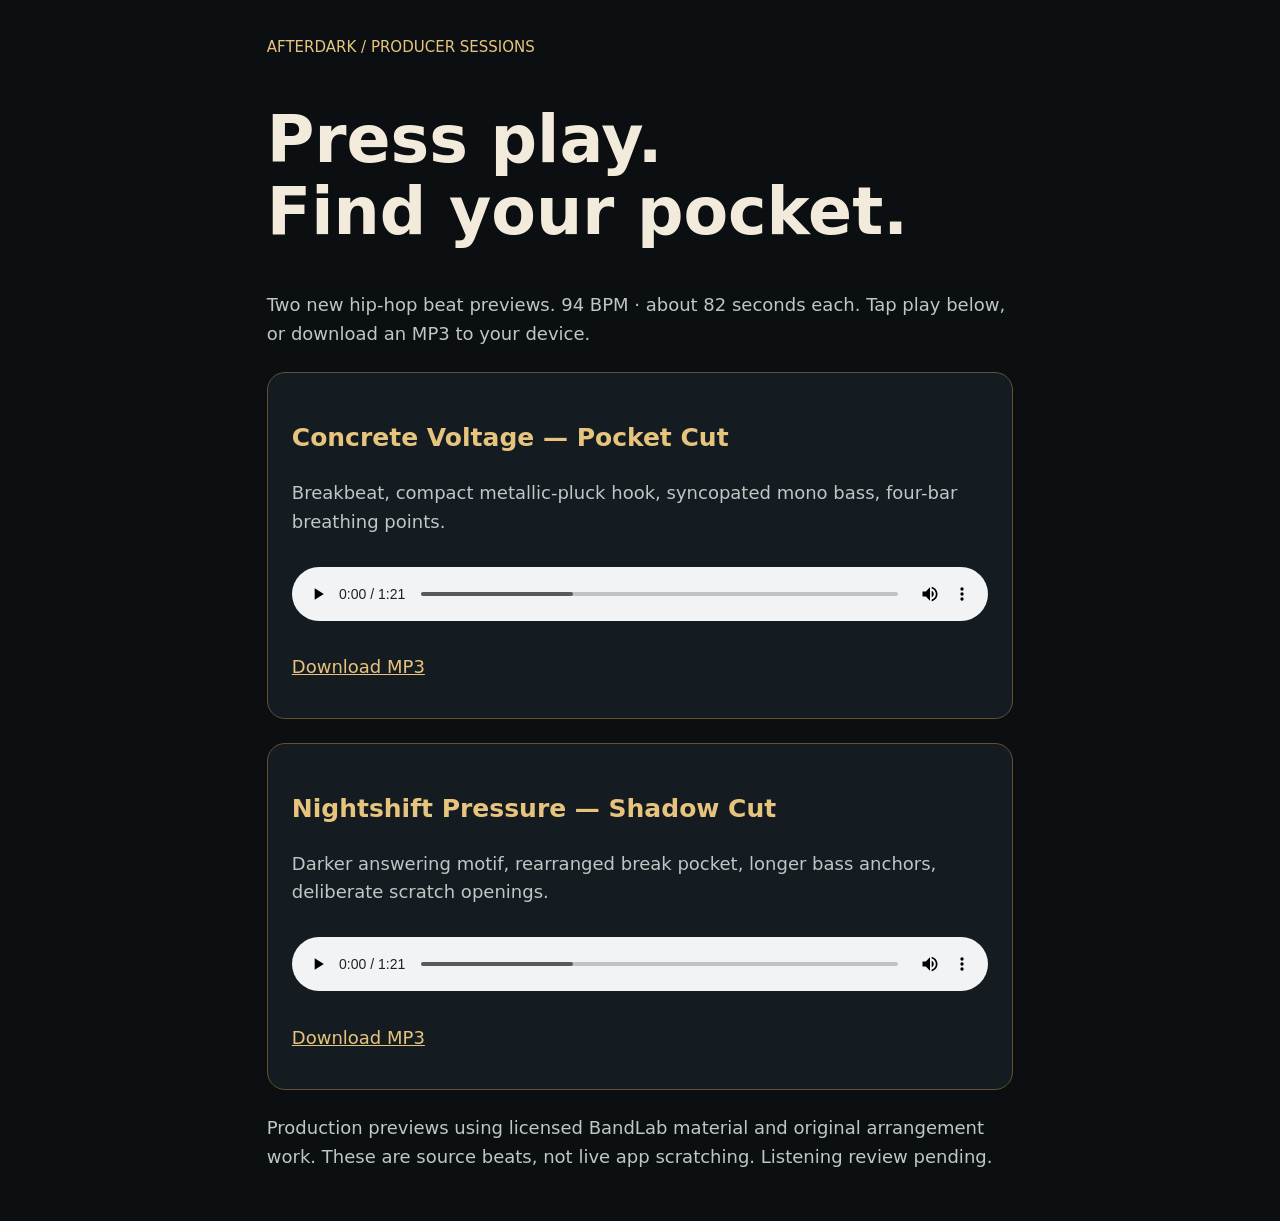
==== beat-preview/index.html @ 51c63345 "Add tablet-accessible beat preview page" ====
<!doctype html><html lang="en"><meta charset="utf-8"><meta name="viewport" content="width=device-width,initial-scale=1"><meta name="robots" content="noindex"><title>Afterdark Beat Previews</title><style>*{box-sizing:border-box}body{margin:0;background:#0b0f12;color:#f2eadb;font:18px/1.6 system-ui}main{max-width:900px;margin:auto;padding:32px 6%}h1{font-size:clamp(38px,7vw,65px);line-height:1.1}small,h2,a{color:#e7c47e}article{background:#141c21;border:1px solid #655132;border-radius:18px;padding:24px;margin:24px 0}h2{font-size:25px}audio{width:100%;margin:12px 0}a{display:inline-block;padding:12px 0}p{color:#bfc6c4}</style><main><small>AFTERDARK / PRODUCER SESSIONS</small><h1>Press play.<br>Find your pocket.</h1><p>Two new hip-hop beat previews. 94 BPM · about 82 seconds each. Tap play below, or download an MP3 to your device.</p><article><h2>Concrete Voltage — Pocket Cut</h2><p>Breakbeat, compact metallic-pluck hook, syncopated mono bass, four-bar breathing points.</p><audio controls preload="metadata" src="concrete-voltage-pocket-cut.mp3"></audio><a href="concrete-voltage-pocket-cut.mp3" download>Download MP3</a></article><article><h2>Nightshift Pressure — Shadow Cut</h2><p>Darker answering motif, rearranged break pocket, longer bass anchors, deliberate scratch openings.</p><audio controls preload="metadata" src="nightshift-pressure-shadow-cut.mp3"></audio><a href="nightshift-pressure-shadow-cut.mp3" download>Download MP3</a></article><p>Production previews using licensed BandLab material and original arrangement work. These are source beats, not live app scratching. Listening review pending.</p></main><script>document.querySelectorAll('audio').forEach(a=>a.onplay=()=>document.querySelectorAll('audio').forEach(b=>{if(b!==a)b.pause()}))</script></html>
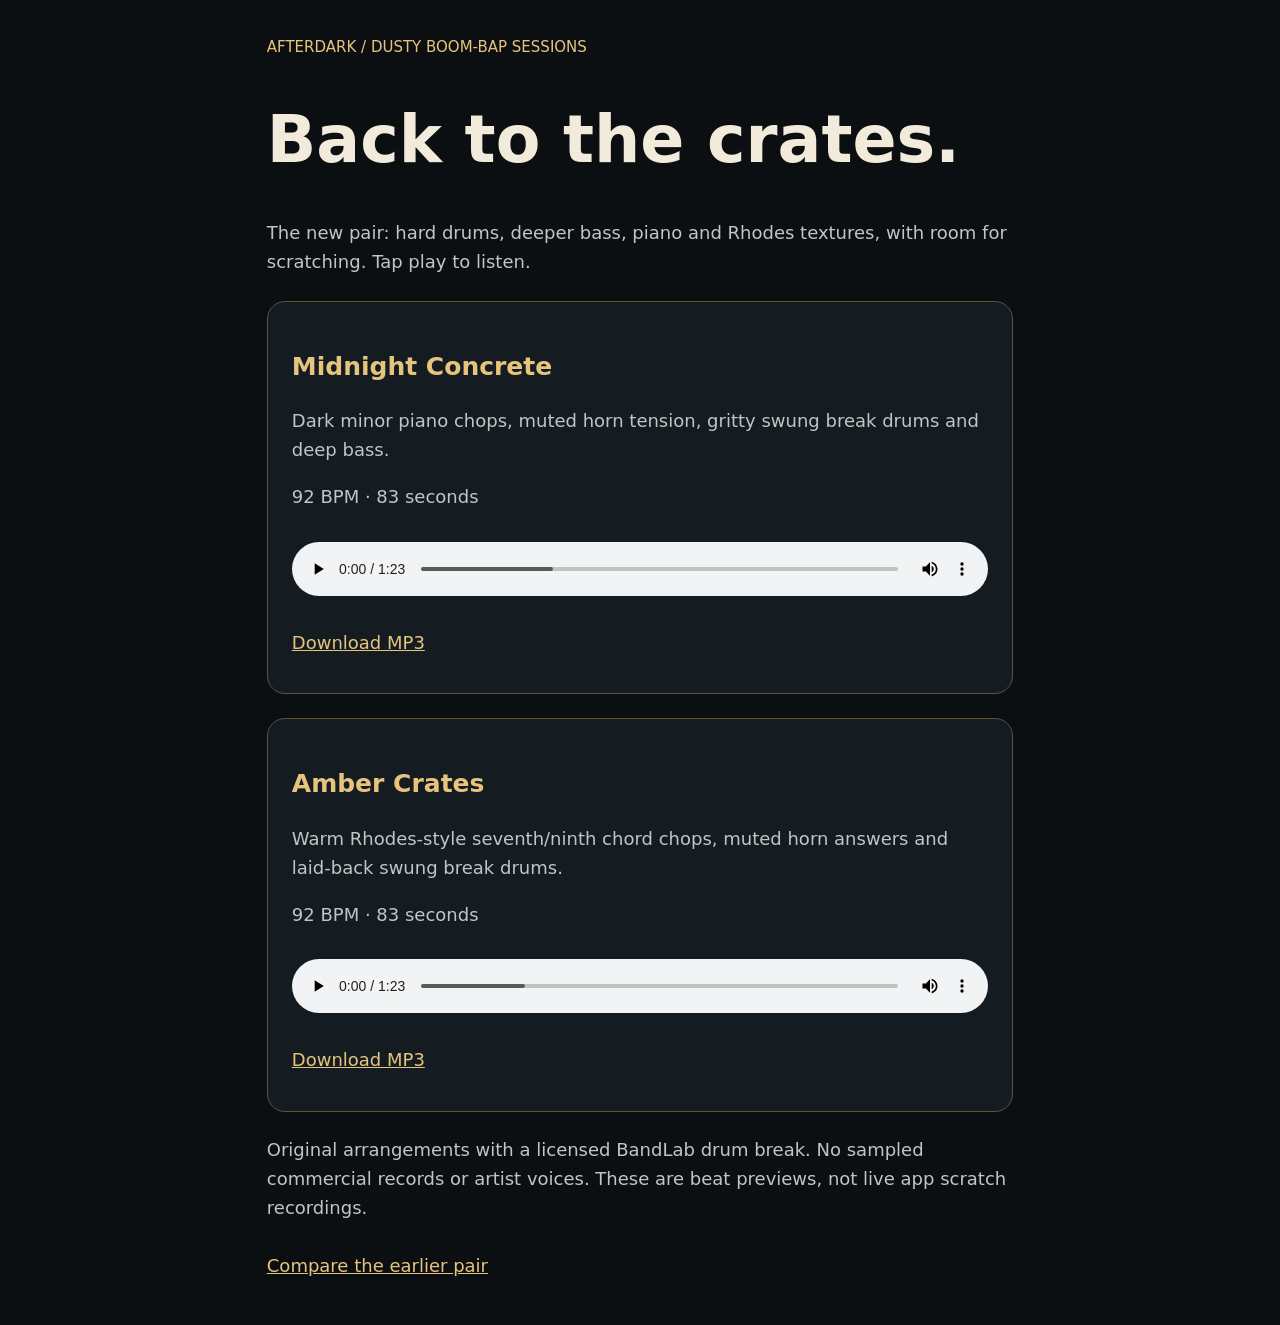
==== commit 85695e60: "Add dusty boom-bap beat previews" ====
--- a/beat-preview/index.html
+++ b/beat-preview/index.html
@@ -1 +1 @@
-<!doctype html><html lang="en"><meta charset="utf-8"><meta name="viewport" content="width=device-width,initial-scale=1"><meta name="robots" content="noindex"><title>Afterdark Beat Previews</title><style>*{box-sizing:border-box}body{margin:0;background:#0b0f12;color:#f2eadb;font:18px/1.6 system-ui}main{max-width:900px;margin:auto;padding:32px 6%}h1{font-size:clamp(38px,7vw,65px);line-height:1.1}small,h2,a{color:#e7c47e}article{background:#141c21;border:1px solid #655132;border-radius:18px;padding:24px;margin:24px 0}h2{font-size:25px}audio{width:100%;margin:12px 0}a{display:inline-block;padding:12px 0}p{color:#bfc6c4}</style><main><small>AFTERDARK / PRODUCER SESSIONS</small><h1>Press play.<br>Find your pocket.</h1><p>Two new hip-hop beat previews. 94 BPM · about 82 seconds each. Tap play below, or download an MP3 to your device.</p><article><h2>Concrete Voltage — Pocket Cut</h2><p>Breakbeat, compact metallic-pluck hook, syncopated mono bass, four-bar breathing points.</p><audio controls preload="metadata" src="concrete-voltage-pocket-cut.mp3"></audio><a href="concrete-voltage-pocket-cut.mp3" download>Download MP3</a></article><article><h2>Nightshift Pressure — Shadow Cut</h2><p>Darker answering motif, rearranged break pocket, longer bass anchors, deliberate scratch openings.</p><audio controls preload="metadata" src="nightshift-pressure-shadow-cut.mp3"></audio><a href="nightshift-pressure-shadow-cut.mp3" download>Download MP3</a></article><p>Production previews using licensed BandLab material and original arrangement work. These are source beats, not live app scratching. Listening review pending.</p></main><script>document.querySelectorAll('audio').forEach(a=>a.onplay=()=>document.querySelectorAll('audio').forEach(b=>{if(b!==a)b.pause()}))</script></html>+<!doctype html><html lang="en"><meta charset="utf-8"><meta name="viewport" content="width=device-width,initial-scale=1"><meta name="robots" content="noindex"><title>Afterdark Beat Previews</title><style>*{box-sizing:border-box}body{margin:0;background:#0b0f12;color:#f2eadb;font:18px/1.6 system-ui}main{max-width:900px;margin:auto;padding:32px 6%}h1{font-size:clamp(38px,7vw,65px);line-height:1.1}small,h2,a{color:#e7c47e}article{background:#141c21;border:1px solid #655132;border-radius:18px;padding:24px;margin:24px 0}h2{font-size:25px}audio{width:100%;margin:12px 0}a{display:inline-block;padding:12px 0}p{color:#bfc6c4}</style><main><small>AFTERDARK / DUSTY BOOM-BAP SESSIONS</small><h1>Back to the crates.</h1><p>The new pair: hard drums, deeper bass, piano and Rhodes textures, with room for scratching. Tap play to listen.</p><article><h2>Midnight Concrete</h2><p>Dark minor piano chops, muted horn tension, gritty swung break drums and deep bass.</p><p>92 BPM · 83 seconds</p><audio controls preload="metadata" src="midnight-concrete.mp3"></audio><a href="midnight-concrete.mp3" download>Download MP3</a></article><article><h2>Amber Crates</h2><p>Warm Rhodes-style seventh/ninth chord chops, muted horn answers and laid-back swung break drums.</p><p>92 BPM · 83 seconds</p><audio controls preload="metadata" src="amber-crates.mp3"></audio><a href="amber-crates.mp3" download>Download MP3</a></article><p>Original arrangements with a licensed BandLab drum break. No sampled commercial records or artist voices. These are beat previews, not live app scratch recordings.</p><a href="earlier-pair.html">Compare the earlier pair</a></main><script>document.querySelectorAll('audio').forEach(a=>a.onplay=()=>document.querySelectorAll('audio').forEach(b=>{if(b!==a)b.pause()}))</script></html>
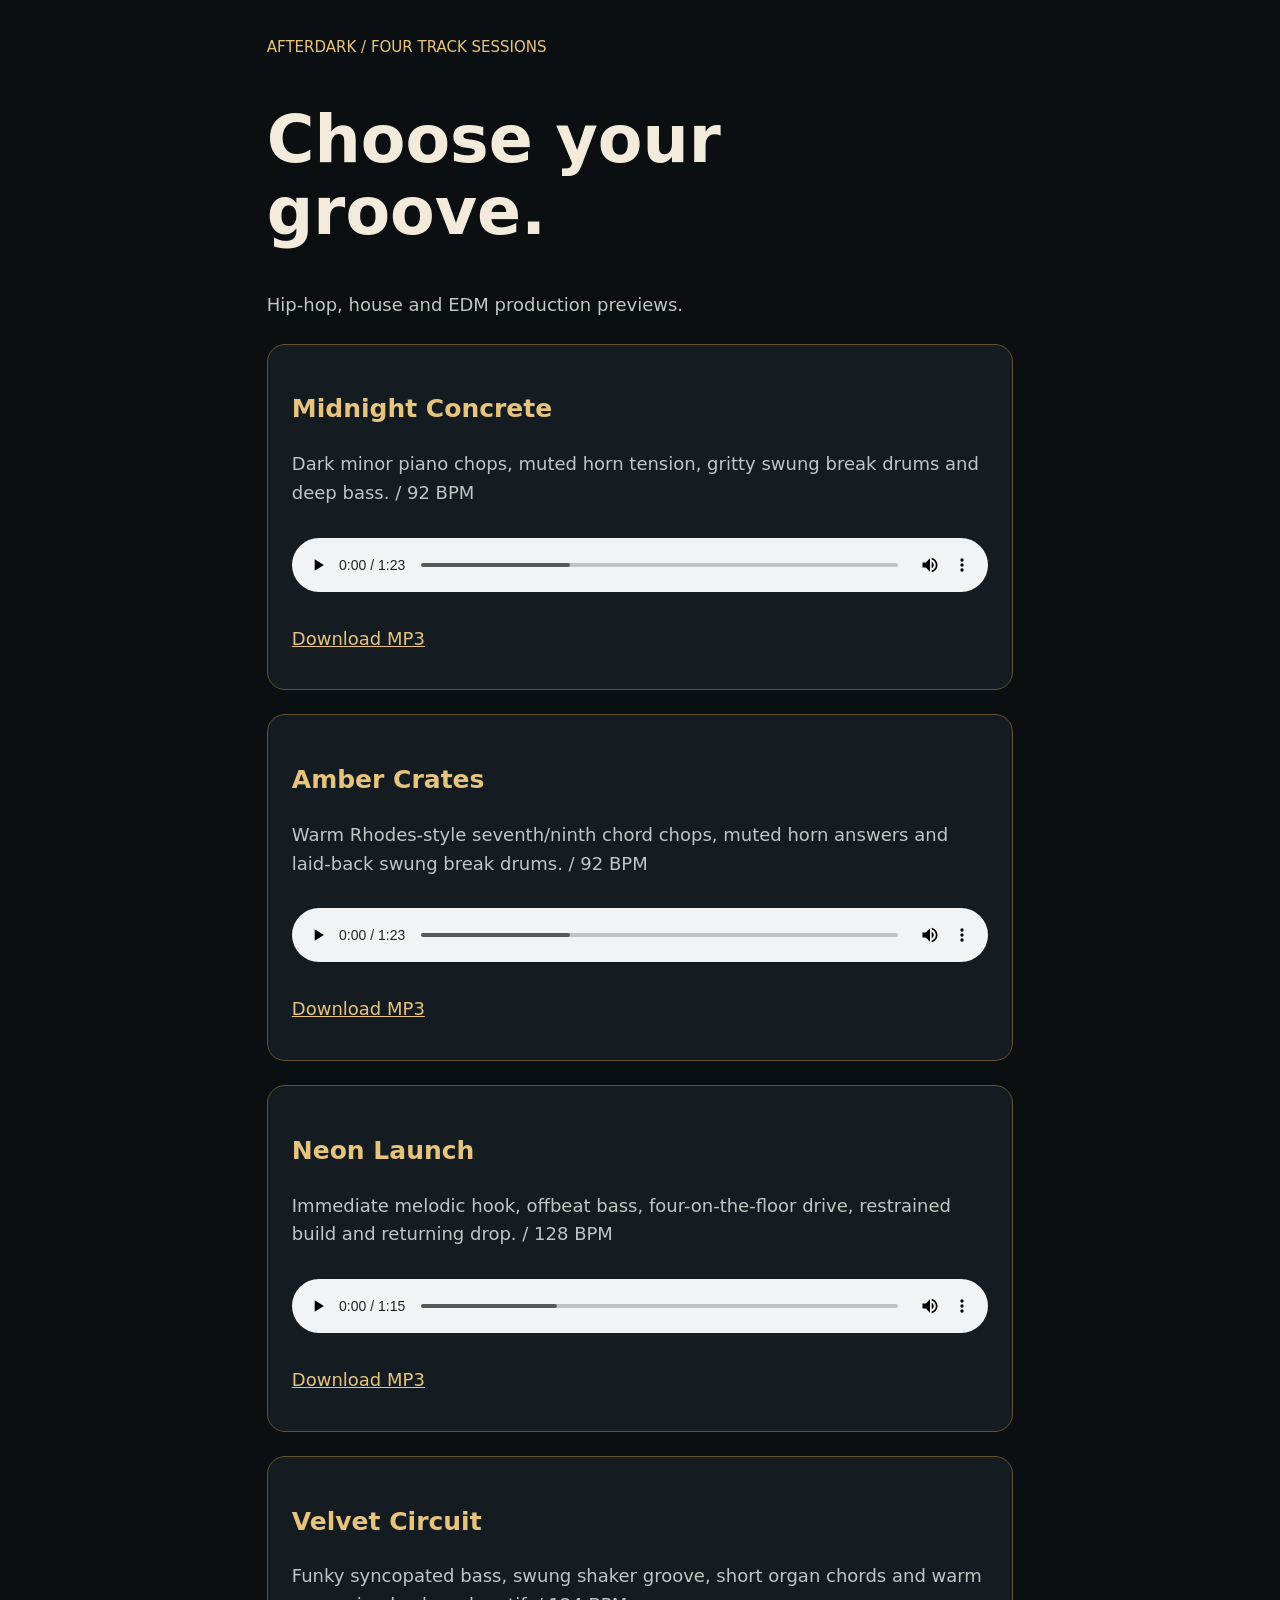
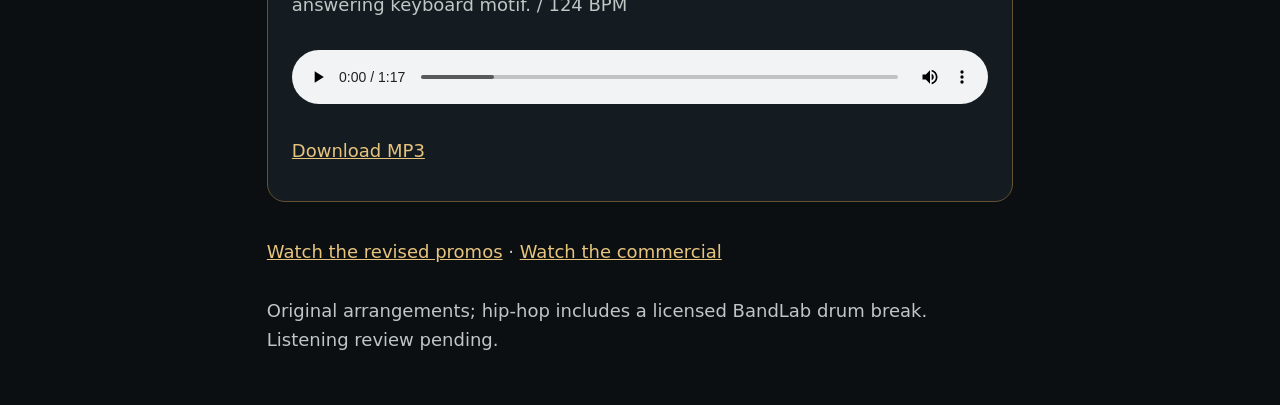
==== commit 3d85467e: "Refresh promo videos with original hip-hop house and EDM tracks" ====
--- a/beat-preview/index.html
+++ b/beat-preview/index.html
@@ -1 +1 @@
-<!doctype html><html lang="en"><meta charset="utf-8"><meta name="viewport" content="width=device-width,initial-scale=1"><meta name="robots" content="noindex"><title>Afterdark Beat Previews</title><style>*{box-sizing:border-box}body{margin:0;background:#0b0f12;color:#f2eadb;font:18px/1.6 system-ui}main{max-width:900px;margin:auto;padding:32px 6%}h1{font-size:clamp(38px,7vw,65px);line-height:1.1}small,h2,a{color:#e7c47e}article{background:#141c21;border:1px solid #655132;border-radius:18px;padding:24px;margin:24px 0}h2{font-size:25px}audio{width:100%;margin:12px 0}a{display:inline-block;padding:12px 0}p{color:#bfc6c4}</style><main><small>AFTERDARK / DUSTY BOOM-BAP SESSIONS</small><h1>Back to the crates.</h1><p>The new pair: hard drums, deeper bass, piano and Rhodes textures, with room for scratching. Tap play to listen.</p><article><h2>Midnight Concrete</h2><p>Dark minor piano chops, muted horn tension, gritty swung break drums and deep bass.</p><p>92 BPM · 83 seconds</p><audio controls preload="metadata" src="midnight-concrete.mp3"></audio><a href="midnight-concrete.mp3" download>Download MP3</a></article><article><h2>Amber Crates</h2><p>Warm Rhodes-style seventh/ninth chord chops, muted horn answers and laid-back swung break drums.</p><p>92 BPM · 83 seconds</p><audio controls preload="metadata" src="amber-crates.mp3"></audio><a href="amber-crates.mp3" download>Download MP3</a></article><p>Original arrangements with a licensed BandLab drum break. No sampled commercial records or artist voices. These are beat previews, not live app scratch recordings.</p><a href="earlier-pair.html">Compare the earlier pair</a></main><script>document.querySelectorAll('audio').forEach(a=>a.onplay=()=>document.querySelectorAll('audio').forEach(b=>{if(b!==a)b.pause()}))</script></html>+<!doctype html><html lang="en"><meta charset="utf-8"><meta name="viewport" content="width=device-width,initial-scale=1"><meta name="robots" content="noindex"><title>Afterdark Beat Previews</title><style>*{box-sizing:border-box}body{margin:0;background:#0b0f12;color:#f2eadb;font:18px/1.6 system-ui}main{max-width:900px;margin:auto;padding:32px 6%}h1{font-size:clamp(38px,7vw,65px);line-height:1.1}small,h2,a{color:#e7c47e}article{background:#141c21;border:1px solid #655132;border-radius:18px;padding:24px;margin:24px 0}h2{font-size:25px}audio{width:100%;margin:12px 0}a{display:inline-block;padding:12px 0}p{color:#bfc6c4}</style><main><small>AFTERDARK / FOUR TRACK SESSIONS</small><h1>Choose your groove.</h1><p>Hip-hop, house and EDM production previews.</p><article><h2>Midnight Concrete</h2><p>Dark minor piano chops, muted horn tension, gritty swung break drums and deep bass. / 92 BPM</p><audio controls preload="metadata" src="midnight-concrete.mp3"></audio><a href="midnight-concrete.mp3" download>Download MP3</a></article><article><h2>Amber Crates</h2><p>Warm Rhodes-style seventh/ninth chord chops, muted horn answers and laid-back swung break drums. / 92 BPM</p><audio controls preload="metadata" src="amber-crates.mp3"></audio><a href="amber-crates.mp3" download>Download MP3</a></article><article><h2>Neon Launch</h2><p>Immediate melodic hook, offbeat bass, four-on-the-floor drive, restrained build and returning drop. / 128 BPM</p><audio controls preload="metadata" src="neon-launch-edm.mp3"></audio><a href="neon-launch-edm.mp3" download>Download MP3</a></article><article><h2>Velvet Circuit</h2><p>Funky syncopated bass, swung shaker groove, short organ chords and warm answering keyboard motif. / 124 BPM</p><audio controls preload="metadata" src="velvet-circuit-house.mp3"></audio><a href="velvet-circuit-house.mp3" download>Download MP3</a></article><p><a href="../promo-preview/">Watch the revised promos</a> · <a href="../commercial/">Watch the commercial</a></p><p>Original arrangements; hip-hop includes a licensed BandLab drum break. Listening review pending.</p></main><script>document.querySelectorAll("audio").forEach(a=>a.onplay=()=>document.querySelectorAll("audio").forEach(b=>{if(b!==a)b.pause()}))</script></html>
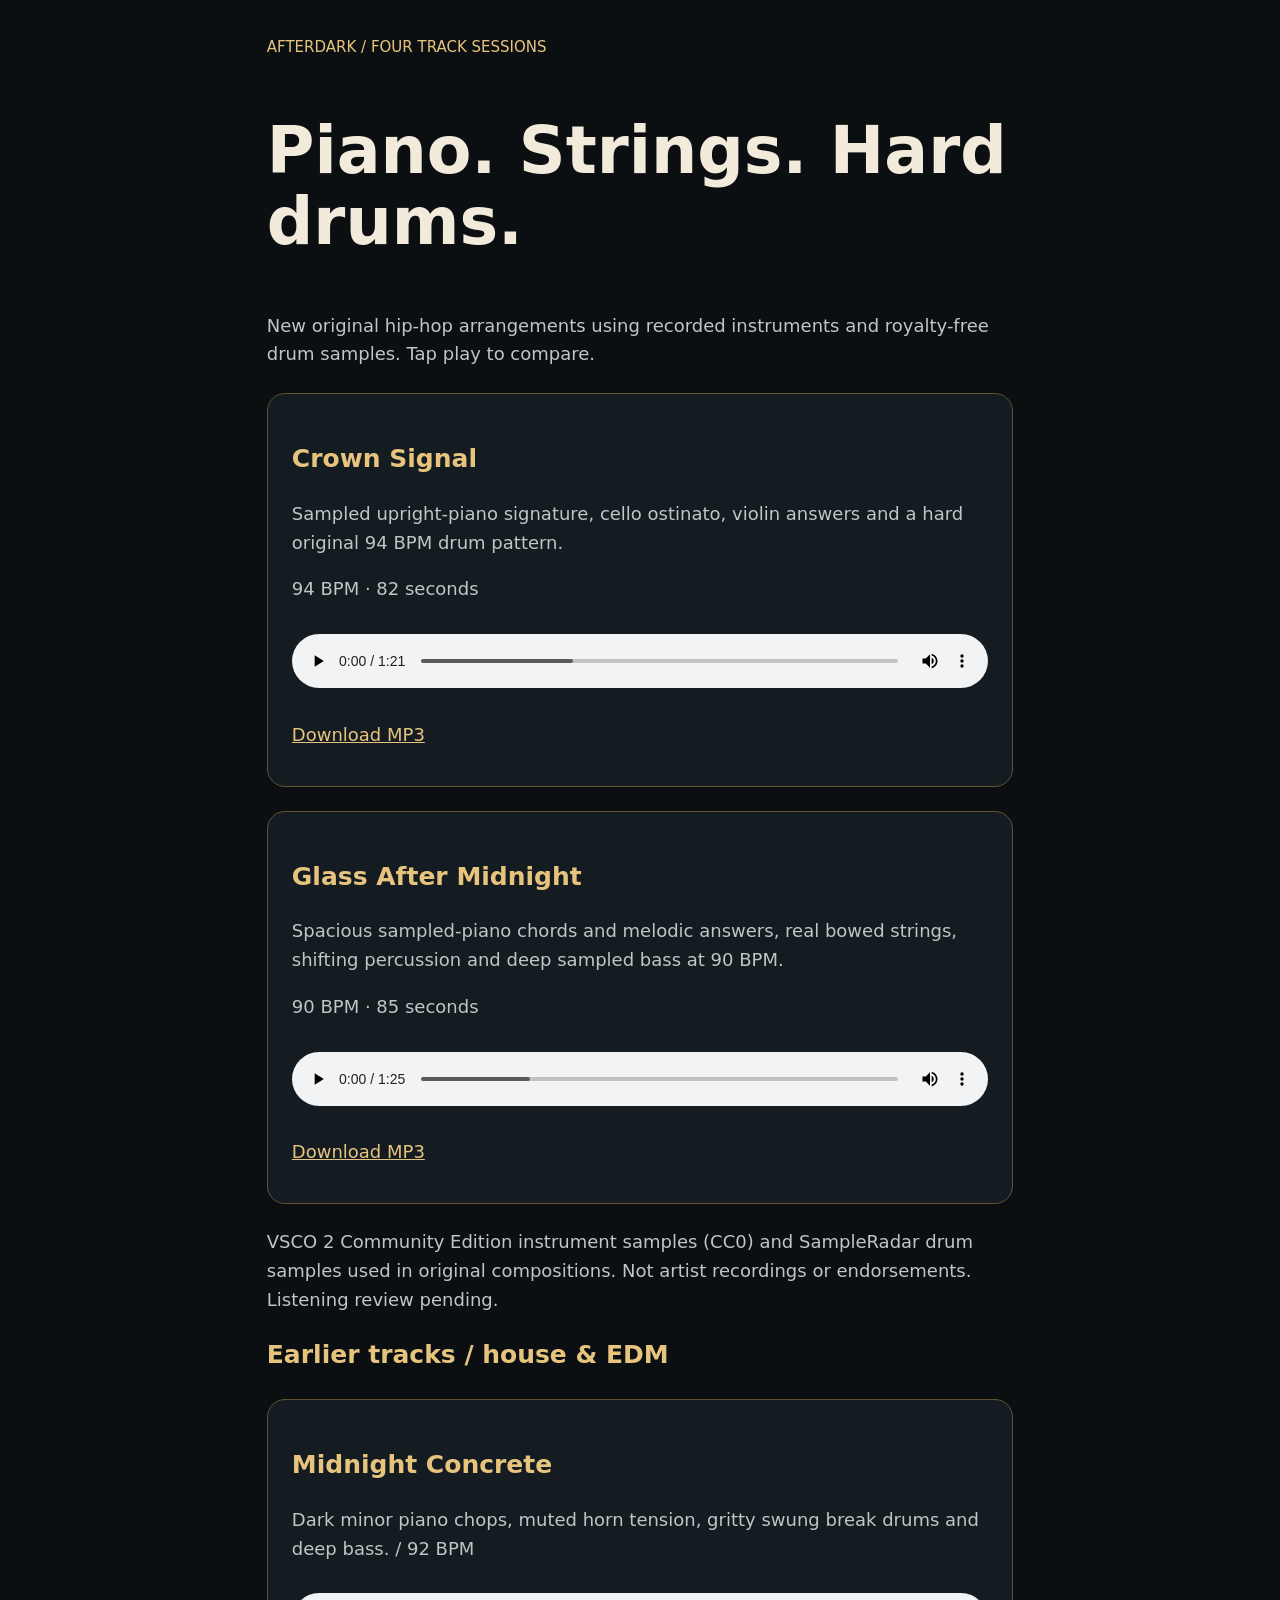
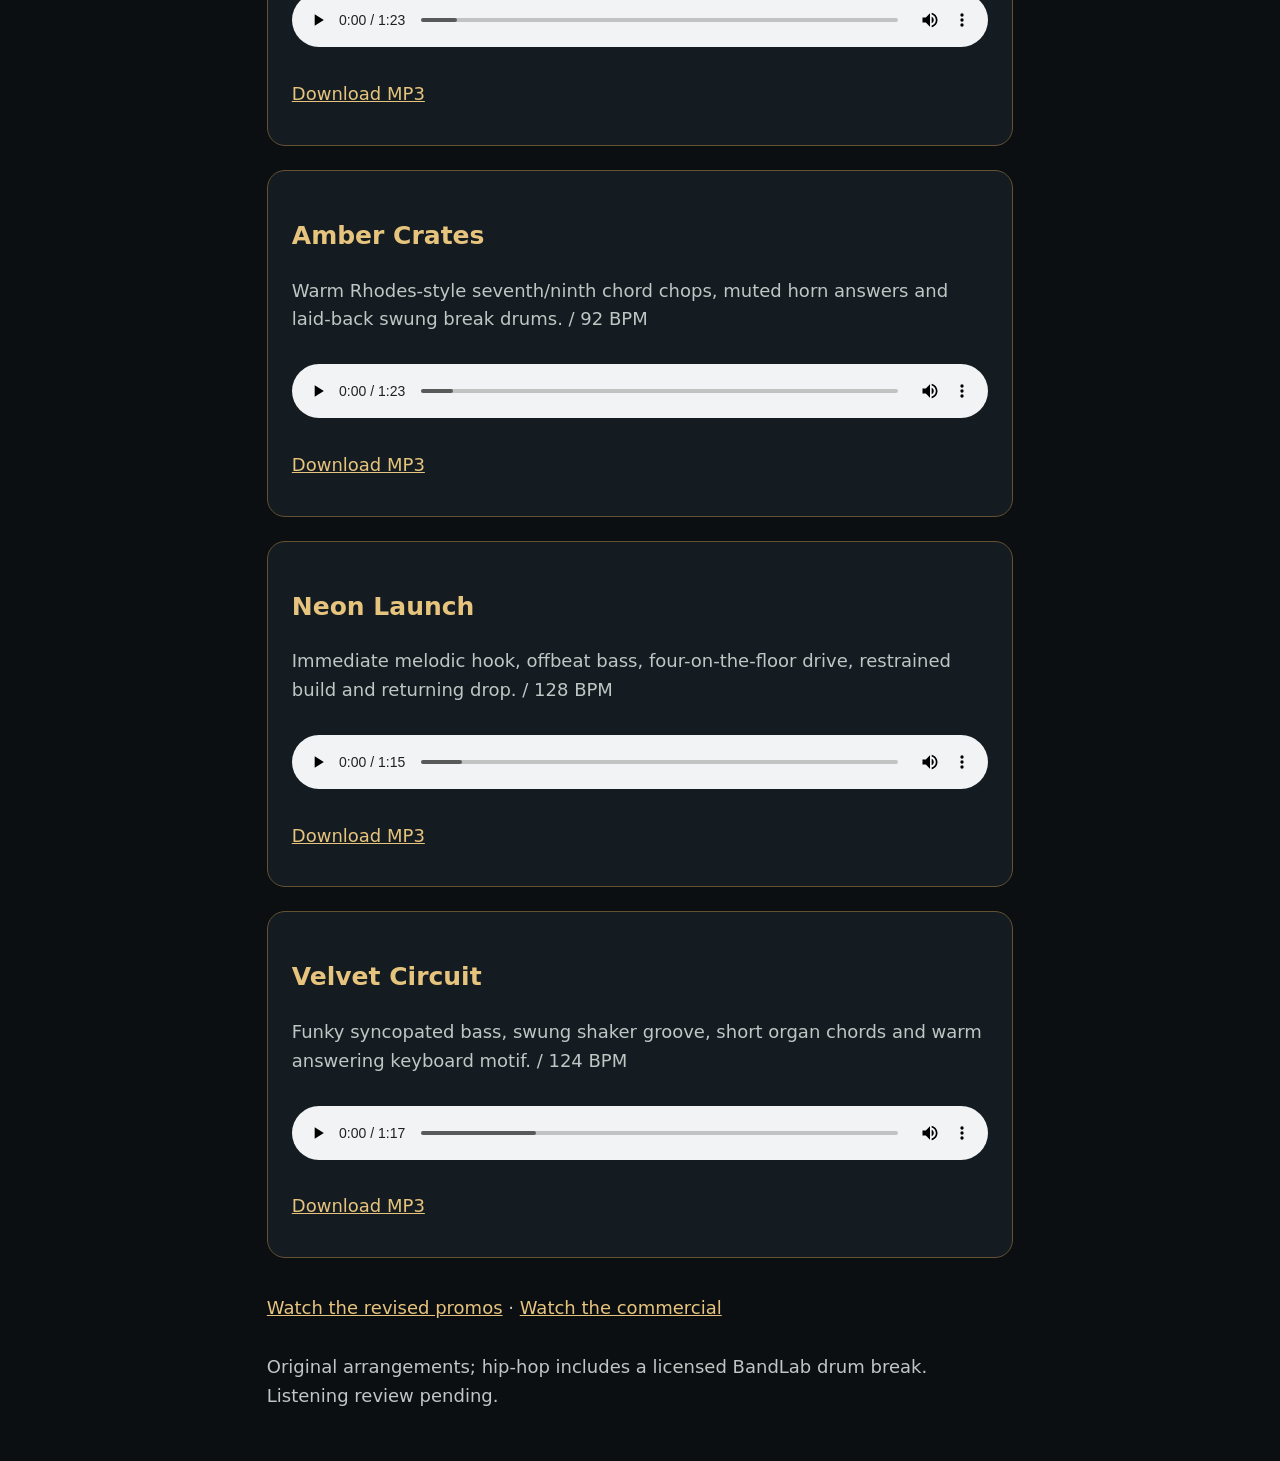
==== commit 9c01606a: "Add piano and orchestral hip-hop production previews" ====
--- a/beat-preview/index.html
+++ b/beat-preview/index.html
@@ -1 +1 @@
-<!doctype html><html lang="en"><meta charset="utf-8"><meta name="viewport" content="width=device-width,initial-scale=1"><meta name="robots" content="noindex"><title>Afterdark Beat Previews</title><style>*{box-sizing:border-box}body{margin:0;background:#0b0f12;color:#f2eadb;font:18px/1.6 system-ui}main{max-width:900px;margin:auto;padding:32px 6%}h1{font-size:clamp(38px,7vw,65px);line-height:1.1}small,h2,a{color:#e7c47e}article{background:#141c21;border:1px solid #655132;border-radius:18px;padding:24px;margin:24px 0}h2{font-size:25px}audio{width:100%;margin:12px 0}a{display:inline-block;padding:12px 0}p{color:#bfc6c4}</style><main><small>AFTERDARK / FOUR TRACK SESSIONS</small><h1>Choose your groove.</h1><p>Hip-hop, house and EDM production previews.</p><article><h2>Midnight Concrete</h2><p>Dark minor piano chops, muted horn tension, gritty swung break drums and deep bass. / 92 BPM</p><audio controls preload="metadata" src="midnight-concrete.mp3"></audio><a href="midnight-concrete.mp3" download>Download MP3</a></article><article><h2>Amber Crates</h2><p>Warm Rhodes-style seventh/ninth chord chops, muted horn answers and laid-back swung break drums. / 92 BPM</p><audio controls preload="metadata" src="amber-crates.mp3"></audio><a href="amber-crates.mp3" download>Download MP3</a></article><article><h2>Neon Launch</h2><p>Immediate melodic hook, offbeat bass, four-on-the-floor drive, restrained build and returning drop. / 128 BPM</p><audio controls preload="metadata" src="neon-launch-edm.mp3"></audio><a href="neon-launch-edm.mp3" download>Download MP3</a></article><article><h2>Velvet Circuit</h2><p>Funky syncopated bass, swung shaker groove, short organ chords and warm answering keyboard motif. / 124 BPM</p><audio controls preload="metadata" src="velvet-circuit-house.mp3"></audio><a href="velvet-circuit-house.mp3" download>Download MP3</a></article><p><a href="../promo-preview/">Watch the revised promos</a> · <a href="../commercial/">Watch the commercial</a></p><p>Original arrangements; hip-hop includes a licensed BandLab drum break. Listening review pending.</p></main><script>document.querySelectorAll("audio").forEach(a=>a.onplay=()=>document.querySelectorAll("audio").forEach(b=>{if(b!==a)b.pause()}))</script></html>+<!doctype html><html lang="en"><meta charset="utf-8"><meta name="viewport" content="width=device-width,initial-scale=1"><meta name="robots" content="noindex"><title>Afterdark Beat Previews</title><style>*{box-sizing:border-box}body{margin:0;background:#0b0f12;color:#f2eadb;font:18px/1.6 system-ui}main{max-width:900px;margin:auto;padding:32px 6%}h1{font-size:clamp(38px,7vw,65px);line-height:1.1}small,h2,a{color:#e7c47e}article{background:#141c21;border:1px solid #655132;border-radius:18px;padding:24px;margin:24px 0}h2{font-size:25px}audio{width:100%;margin:12px 0}a{display:inline-block;padding:12px 0}p{color:#bfc6c4}</style><main><small>AFTERDARK / FOUR TRACK SESSIONS</small><section id="sampled-hiphop"><h1>Piano. Strings. Hard drums.</h1><p>New original hip-hop arrangements using recorded instruments and royalty-free drum samples. Tap play to compare.</p><article><h2>Crown Signal</h2><p>Sampled upright-piano signature, cello ostinato, violin answers and a hard original 94 BPM drum pattern.</p><p>94 BPM · 82 seconds</p><audio controls preload="metadata" src="crown-signal.mp3"></audio><a download href="crown-signal.mp3">Download MP3</a></article><article><h2>Glass After Midnight</h2><p>Spacious sampled-piano chords and melodic answers, real bowed strings, shifting percussion and deep sampled bass at 90 BPM.</p><p>90 BPM · 85 seconds</p><audio controls preload="metadata" src="glass-after-midnight.mp3"></audio><a download href="glass-after-midnight.mp3">Download MP3</a></article><p>VSCO 2 Community Edition instrument samples (CC0) and SampleRadar drum samples used in original compositions. Not artist recordings or endorsements. Listening review pending.</p></section><h2>Earlier tracks / house & EDM</h2><article><h2>Midnight Concrete</h2><p>Dark minor piano chops, muted horn tension, gritty swung break drums and deep bass. / 92 BPM</p><audio controls preload="metadata" src="midnight-concrete.mp3"></audio><a href="midnight-concrete.mp3" download>Download MP3</a></article><article><h2>Amber Crates</h2><p>Warm Rhodes-style seventh/ninth chord chops, muted horn answers and laid-back swung break drums. / 92 BPM</p><audio controls preload="metadata" src="amber-crates.mp3"></audio><a href="amber-crates.mp3" download>Download MP3</a></article><article><h2>Neon Launch</h2><p>Immediate melodic hook, offbeat bass, four-on-the-floor drive, restrained build and returning drop. / 128 BPM</p><audio controls preload="metadata" src="neon-launch-edm.mp3"></audio><a href="neon-launch-edm.mp3" download>Download MP3</a></article><article><h2>Velvet Circuit</h2><p>Funky syncopated bass, swung shaker groove, short organ chords and warm answering keyboard motif. / 124 BPM</p><audio controls preload="metadata" src="velvet-circuit-house.mp3"></audio><a href="velvet-circuit-house.mp3" download>Download MP3</a></article><p><a href="../promo-preview/">Watch the revised promos</a> · <a href="../commercial/">Watch the commercial</a></p><p>Original arrangements; hip-hop includes a licensed BandLab drum break. Listening review pending.</p></main><script>document.querySelectorAll("audio").forEach(a=>a.onplay=()=>document.querySelectorAll("audio").forEach(b=>{if(b!==a)b.pause()}))</script></html>
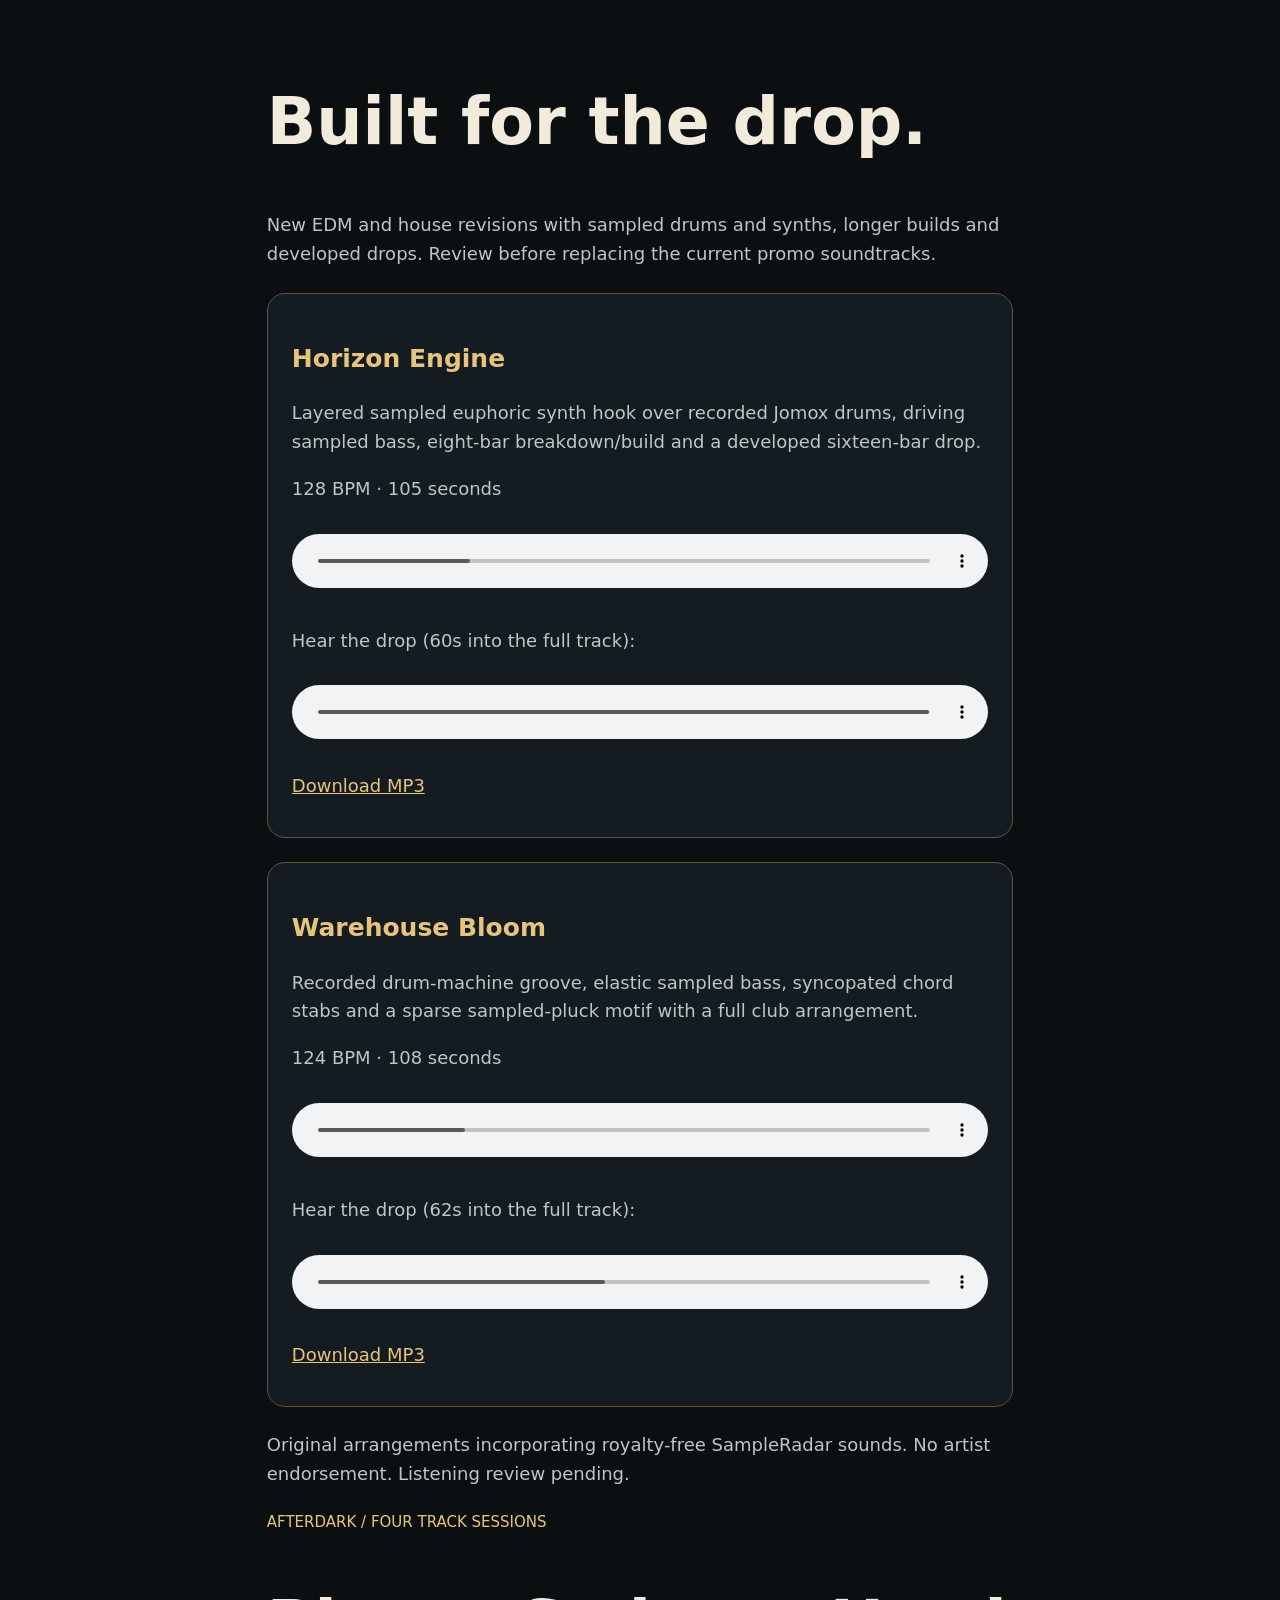
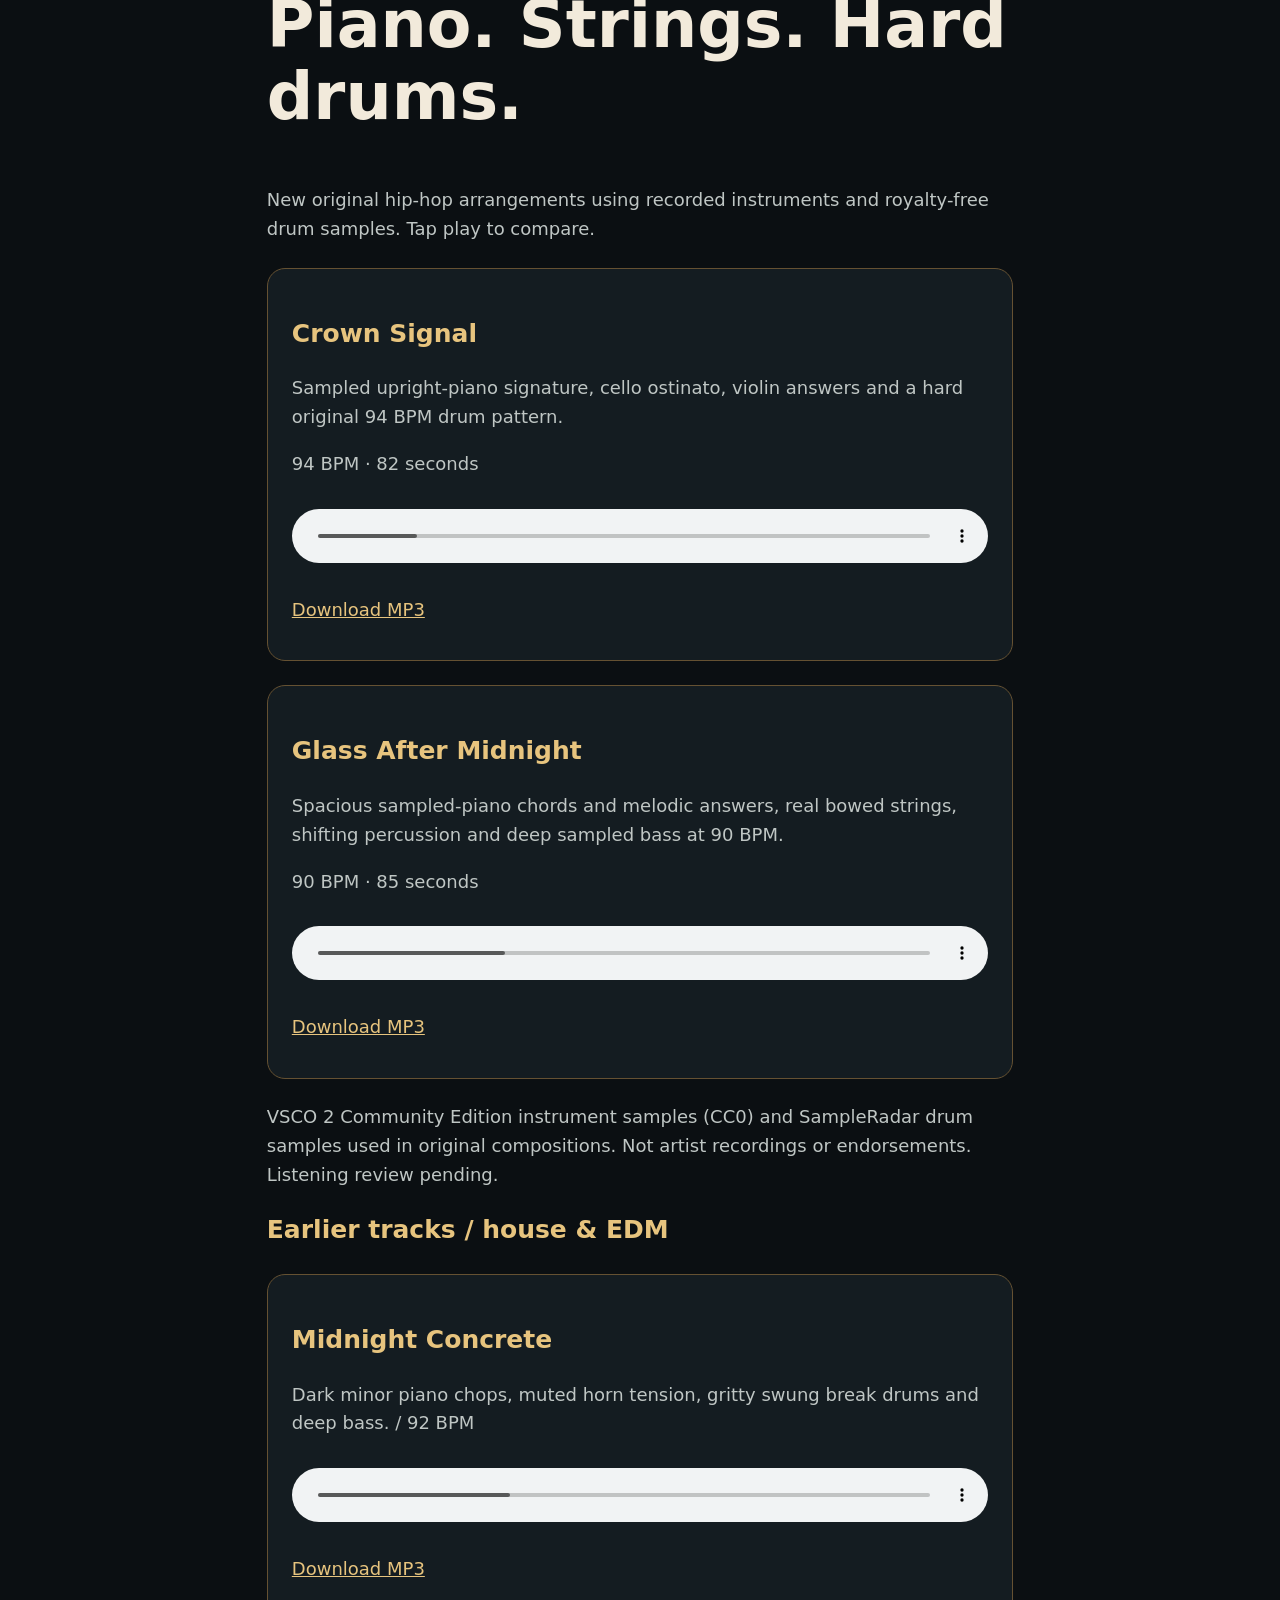
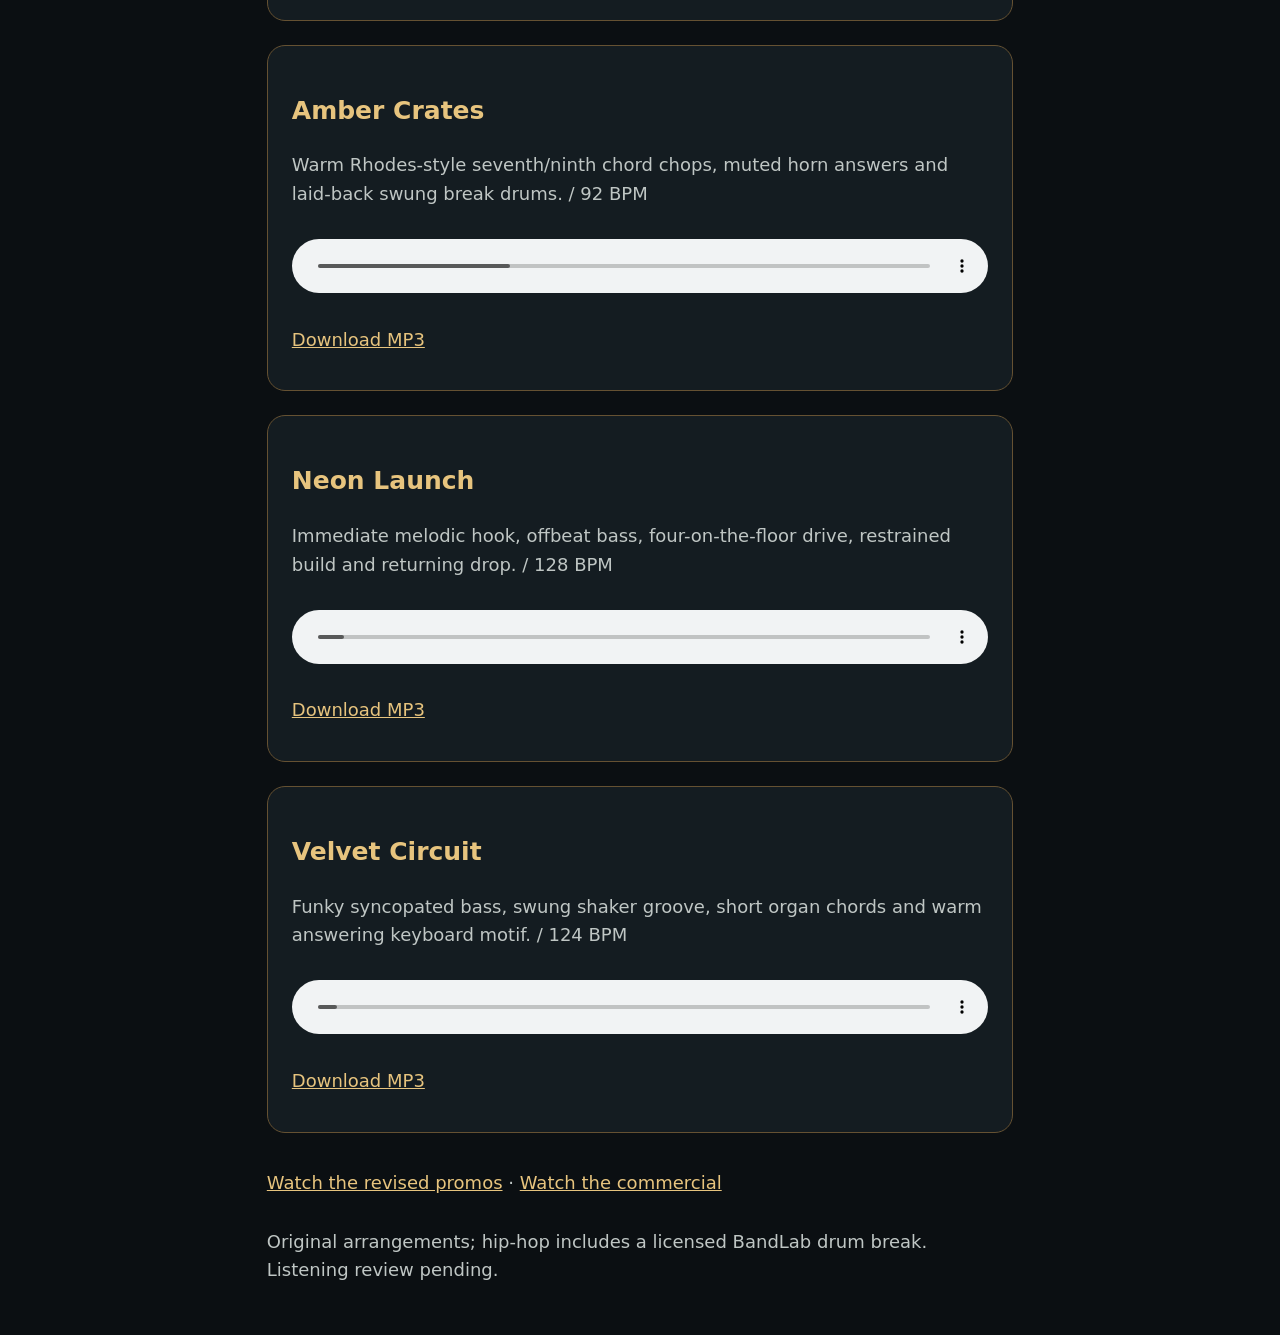
==== commit 39f24468: "Add rebuilt dance tracks and drop audition previews" ====
--- a/beat-preview/index.html
+++ b/beat-preview/index.html
@@ -1 +1 @@
-<!doctype html><html lang="en"><meta charset="utf-8"><meta name="viewport" content="width=device-width,initial-scale=1"><meta name="robots" content="noindex"><title>Afterdark Beat Previews</title><style>*{box-sizing:border-box}body{margin:0;background:#0b0f12;color:#f2eadb;font:18px/1.6 system-ui}main{max-width:900px;margin:auto;padding:32px 6%}h1{font-size:clamp(38px,7vw,65px);line-height:1.1}small,h2,a{color:#e7c47e}article{background:#141c21;border:1px solid #655132;border-radius:18px;padding:24px;margin:24px 0}h2{font-size:25px}audio{width:100%;margin:12px 0}a{display:inline-block;padding:12px 0}p{color:#bfc6c4}</style><main><small>AFTERDARK / FOUR TRACK SESSIONS</small><section id="sampled-hiphop"><h1>Piano. Strings. Hard drums.</h1><p>New original hip-hop arrangements using recorded instruments and royalty-free drum samples. Tap play to compare.</p><article><h2>Crown Signal</h2><p>Sampled upright-piano signature, cello ostinato, violin answers and a hard original 94 BPM drum pattern.</p><p>94 BPM · 82 seconds</p><audio controls preload="metadata" src="crown-signal.mp3"></audio><a download href="crown-signal.mp3">Download MP3</a></article><article><h2>Glass After Midnight</h2><p>Spacious sampled-piano chords and melodic answers, real bowed strings, shifting percussion and deep sampled bass at 90 BPM.</p><p>90 BPM · 85 seconds</p><audio controls preload="metadata" src="glass-after-midnight.mp3"></audio><a download href="glass-after-midnight.mp3">Download MP3</a></article><p>VSCO 2 Community Edition instrument samples (CC0) and SampleRadar drum samples used in original compositions. Not artist recordings or endorsements. Listening review pending.</p></section><h2>Earlier tracks / house & EDM</h2><article><h2>Midnight Concrete</h2><p>Dark minor piano chops, muted horn tension, gritty swung break drums and deep bass. / 92 BPM</p><audio controls preload="metadata" src="midnight-concrete.mp3"></audio><a href="midnight-concrete.mp3" download>Download MP3</a></article><article><h2>Amber Crates</h2><p>Warm Rhodes-style seventh/ninth chord chops, muted horn answers and laid-back swung break drums. / 92 BPM</p><audio controls preload="metadata" src="amber-crates.mp3"></audio><a href="amber-crates.mp3" download>Download MP3</a></article><article><h2>Neon Launch</h2><p>Immediate melodic hook, offbeat bass, four-on-the-floor drive, restrained build and returning drop. / 128 BPM</p><audio controls preload="metadata" src="neon-launch-edm.mp3"></audio><a href="neon-launch-edm.mp3" download>Download MP3</a></article><article><h2>Velvet Circuit</h2><p>Funky syncopated bass, swung shaker groove, short organ chords and warm answering keyboard motif. / 124 BPM</p><audio controls preload="metadata" src="velvet-circuit-house.mp3"></audio><a href="velvet-circuit-house.mp3" download>Download MP3</a></article><p><a href="../promo-preview/">Watch the revised promos</a> · <a href="../commercial/">Watch the commercial</a></p><p>Original arrangements; hip-hop includes a licensed BandLab drum break. Listening review pending.</p></main><script>document.querySelectorAll("audio").forEach(a=>a.onplay=()=>document.querySelectorAll("audio").forEach(b=>{if(b!==a)b.pause()}))</script></html>+<!doctype html><html lang="en"><meta charset="utf-8"><meta name="viewport" content="width=device-width,initial-scale=1"><meta name="robots" content="noindex"><title>Afterdark Beat Previews</title><style>*{box-sizing:border-box}body{margin:0;background:#0b0f12;color:#f2eadb;font:18px/1.6 system-ui}main{max-width:900px;margin:auto;padding:32px 6%}h1{font-size:clamp(38px,7vw,65px);line-height:1.1}small,h2,a{color:#e7c47e}article{background:#141c21;border:1px solid #655132;border-radius:18px;padding:24px;margin:24px 0}h2{font-size:25px}audio{width:100%;margin:12px 0}a{display:inline-block;padding:12px 0}p{color:#bfc6c4}</style><main><section id="dance-rebuild"><h1>Built for the drop.</h1><p>New EDM and house revisions with sampled drums and synths, longer builds and developed drops. Review before replacing the current promo soundtracks.</p><article><h2>Horizon Engine</h2><p>Layered sampled euphoric synth hook over recorded Jomox drums, driving sampled bass, eight-bar breakdown/build and a developed sixteen-bar drop.</p><p>128 BPM · 105 seconds</p><audio controls preload="metadata" src="horizon-engine.mp3"></audio><p>Hear the drop (60s into the full track):</p><audio controls preload="metadata" src="horizon-engine-drop-preview.mp3"></audio><a download href="horizon-engine.mp3">Download MP3</a></article><article><h2>Warehouse Bloom</h2><p>Recorded drum-machine groove, elastic sampled bass, syncopated chord stabs and a sparse sampled-pluck motif with a full club arrangement.</p><p>124 BPM · 108 seconds</p><audio controls preload="metadata" src="warehouse-bloom.mp3"></audio><p>Hear the drop (62s into the full track):</p><audio controls preload="metadata" src="warehouse-bloom-drop-preview.mp3"></audio><a download href="warehouse-bloom.mp3">Download MP3</a></article><p>Original arrangements incorporating royalty-free SampleRadar sounds. No artist endorsement. Listening review pending.</p></section><small>AFTERDARK / FOUR TRACK SESSIONS</small><section id="sampled-hiphop"><h1>Piano. Strings. Hard drums.</h1><p>New original hip-hop arrangements using recorded instruments and royalty-free drum samples. Tap play to compare.</p><article><h2>Crown Signal</h2><p>Sampled upright-piano signature, cello ostinato, violin answers and a hard original 94 BPM drum pattern.</p><p>94 BPM · 82 seconds</p><audio controls preload="metadata" src="crown-signal.mp3"></audio><a download href="crown-signal.mp3">Download MP3</a></article><article><h2>Glass After Midnight</h2><p>Spacious sampled-piano chords and melodic answers, real bowed strings, shifting percussion and deep sampled bass at 90 BPM.</p><p>90 BPM · 85 seconds</p><audio controls preload="metadata" src="glass-after-midnight.mp3"></audio><a download href="glass-after-midnight.mp3">Download MP3</a></article><p>VSCO 2 Community Edition instrument samples (CC0) and SampleRadar drum samples used in original compositions. Not artist recordings or endorsements. Listening review pending.</p></section><h2>Earlier tracks / house & EDM</h2><article><h2>Midnight Concrete</h2><p>Dark minor piano chops, muted horn tension, gritty swung break drums and deep bass. / 92 BPM</p><audio controls preload="metadata" src="midnight-concrete.mp3"></audio><a href="midnight-concrete.mp3" download>Download MP3</a></article><article><h2>Amber Crates</h2><p>Warm Rhodes-style seventh/ninth chord chops, muted horn answers and laid-back swung break drums. / 92 BPM</p><audio controls preload="metadata" src="amber-crates.mp3"></audio><a href="amber-crates.mp3" download>Download MP3</a></article><article><h2>Neon Launch</h2><p>Immediate melodic hook, offbeat bass, four-on-the-floor drive, restrained build and returning drop. / 128 BPM</p><audio controls preload="metadata" src="neon-launch-edm.mp3"></audio><a href="neon-launch-edm.mp3" download>Download MP3</a></article><article><h2>Velvet Circuit</h2><p>Funky syncopated bass, swung shaker groove, short organ chords and warm answering keyboard motif. / 124 BPM</p><audio controls preload="metadata" src="velvet-circuit-house.mp3"></audio><a href="velvet-circuit-house.mp3" download>Download MP3</a></article><p><a href="../promo-preview/">Watch the revised promos</a> · <a href="../commercial/">Watch the commercial</a></p><p>Original arrangements; hip-hop includes a licensed BandLab drum break. Listening review pending.</p></main><script>document.querySelectorAll("audio").forEach(a=>a.onplay=()=>document.querySelectorAll("audio").forEach(b=>{if(b!==a)b.pause()}))</script></html>
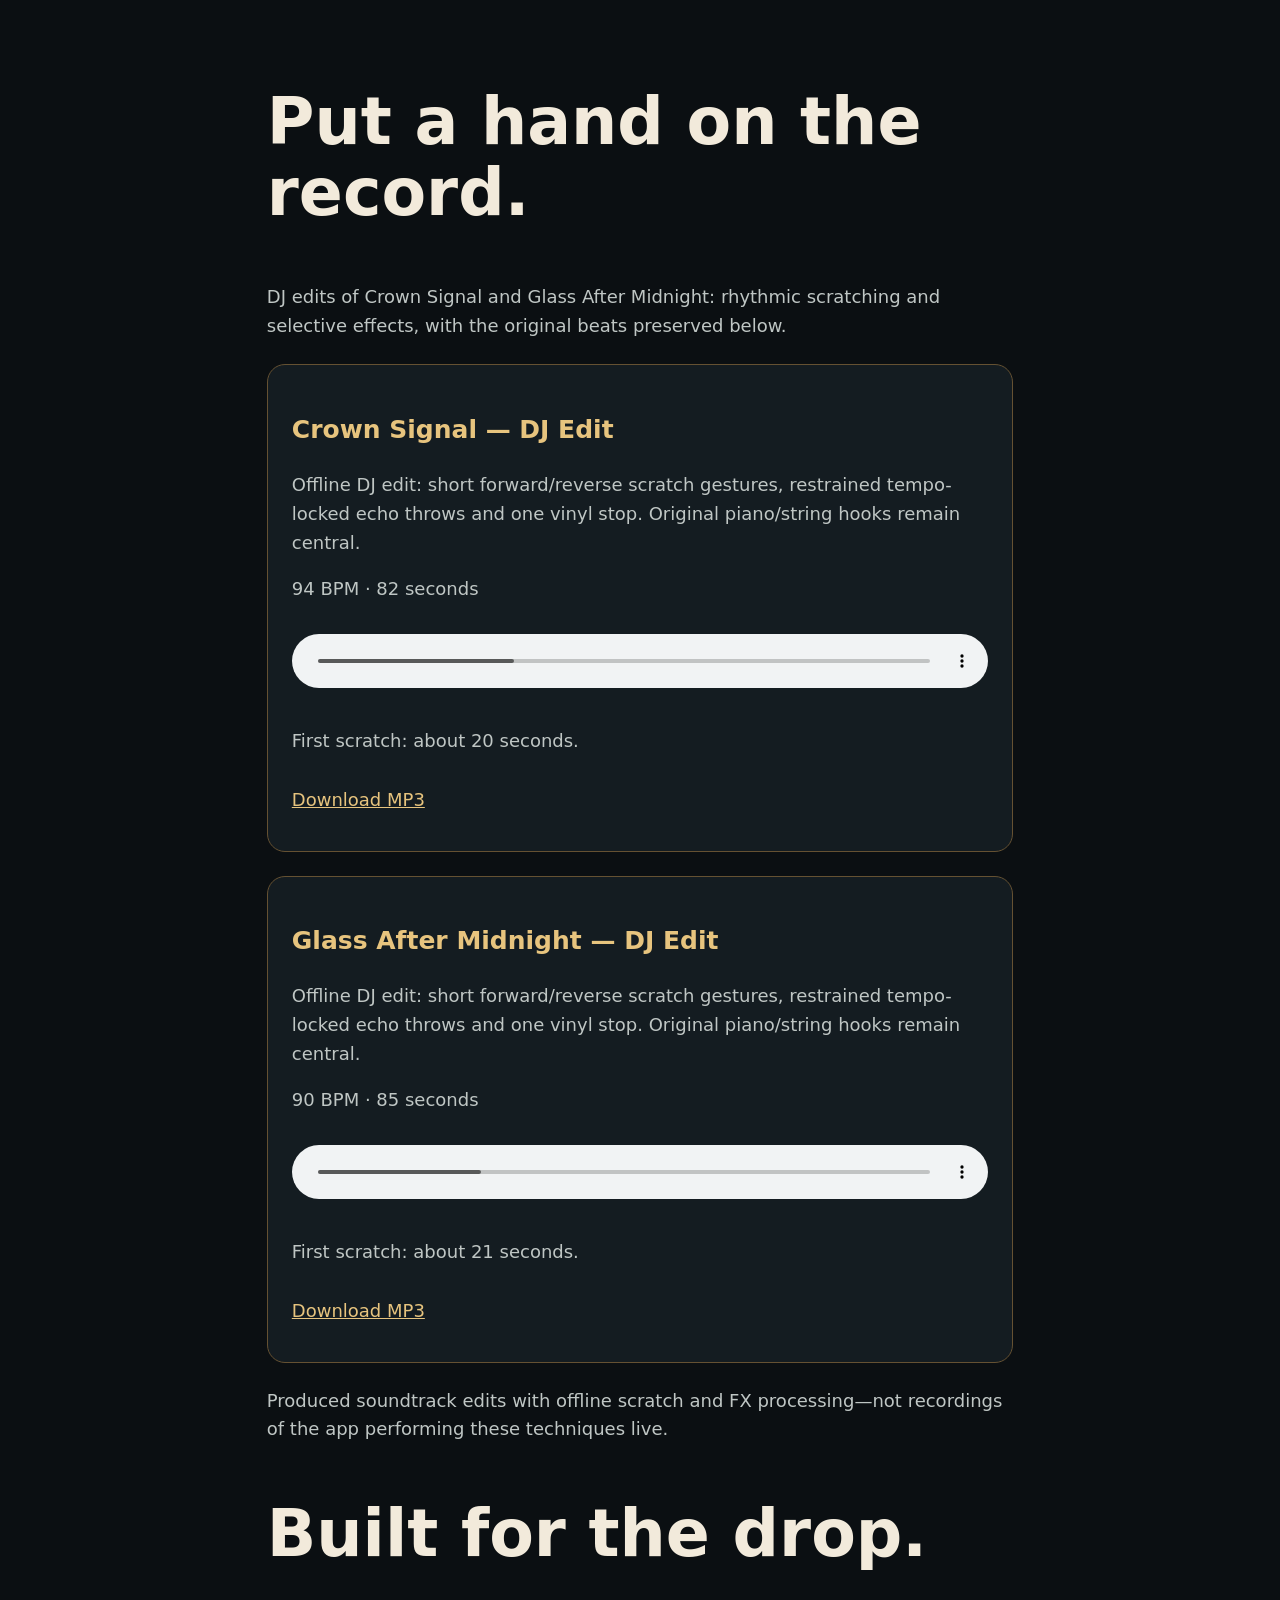
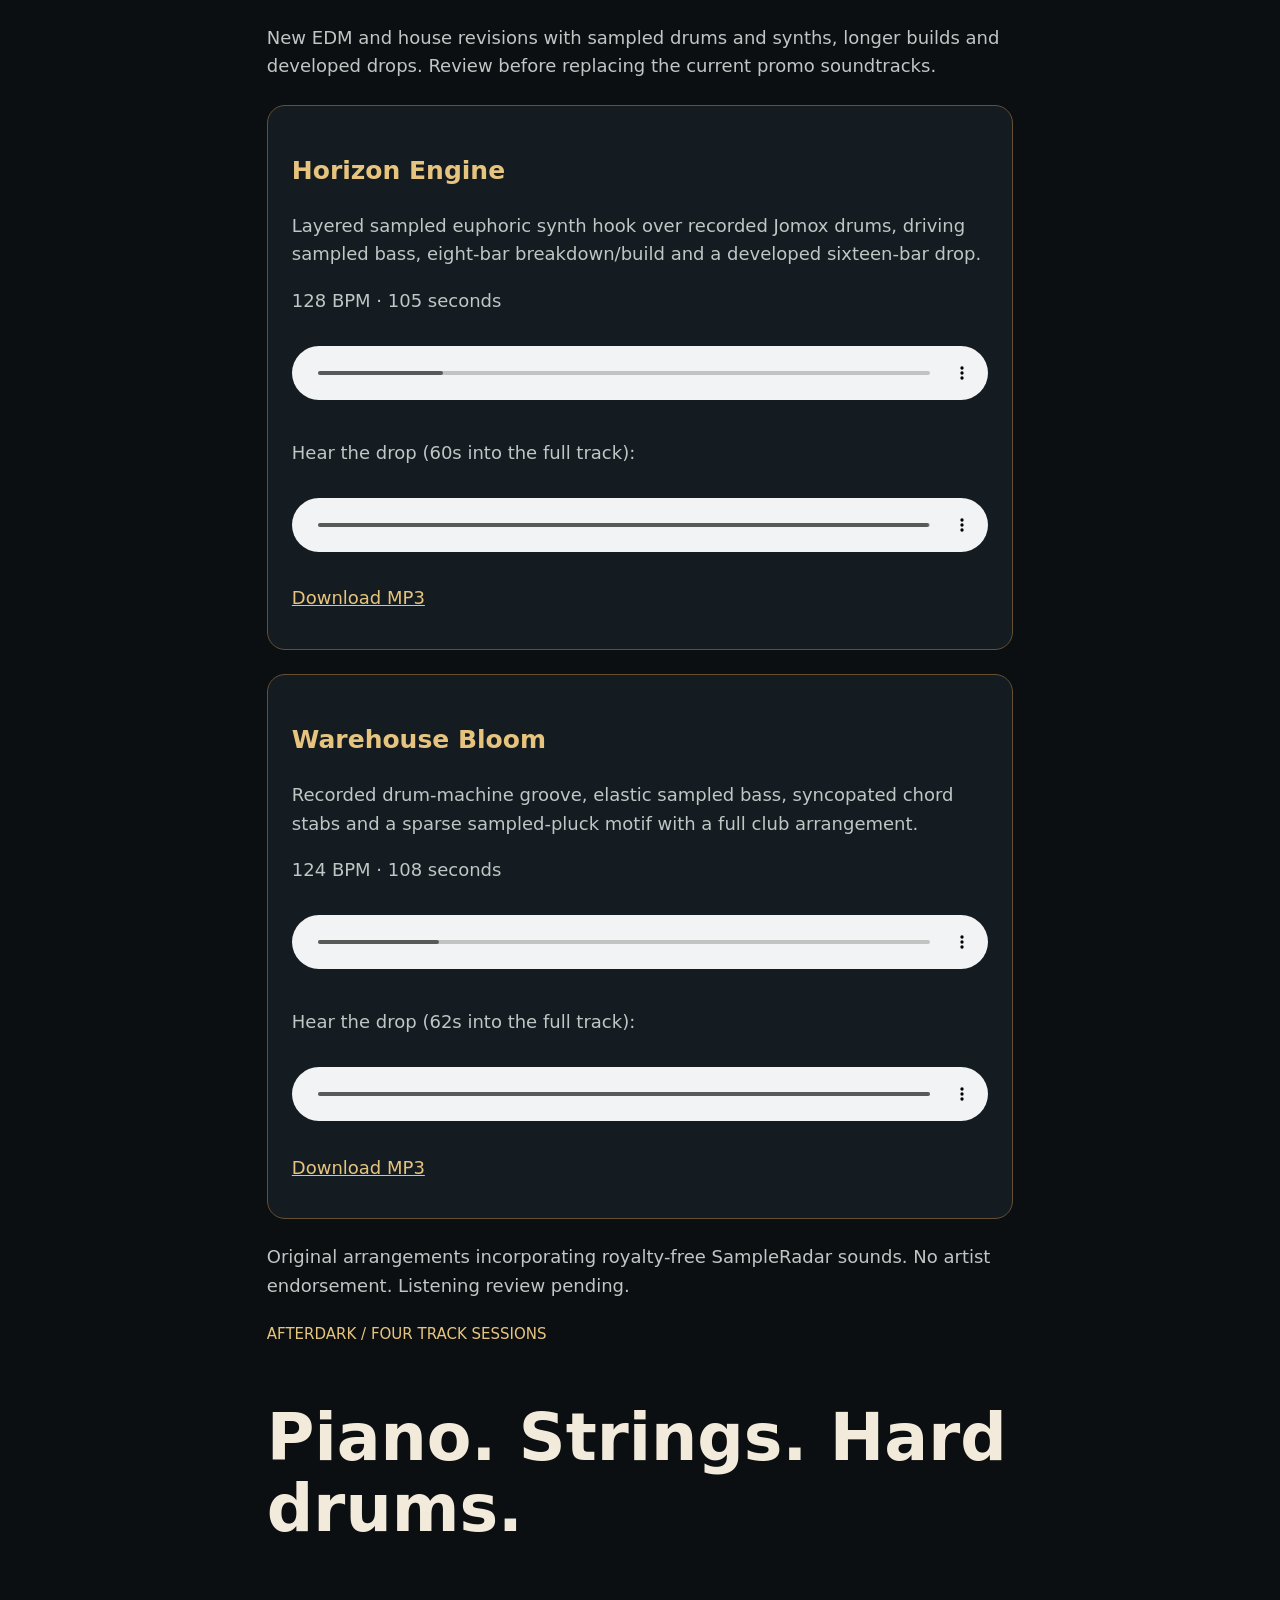
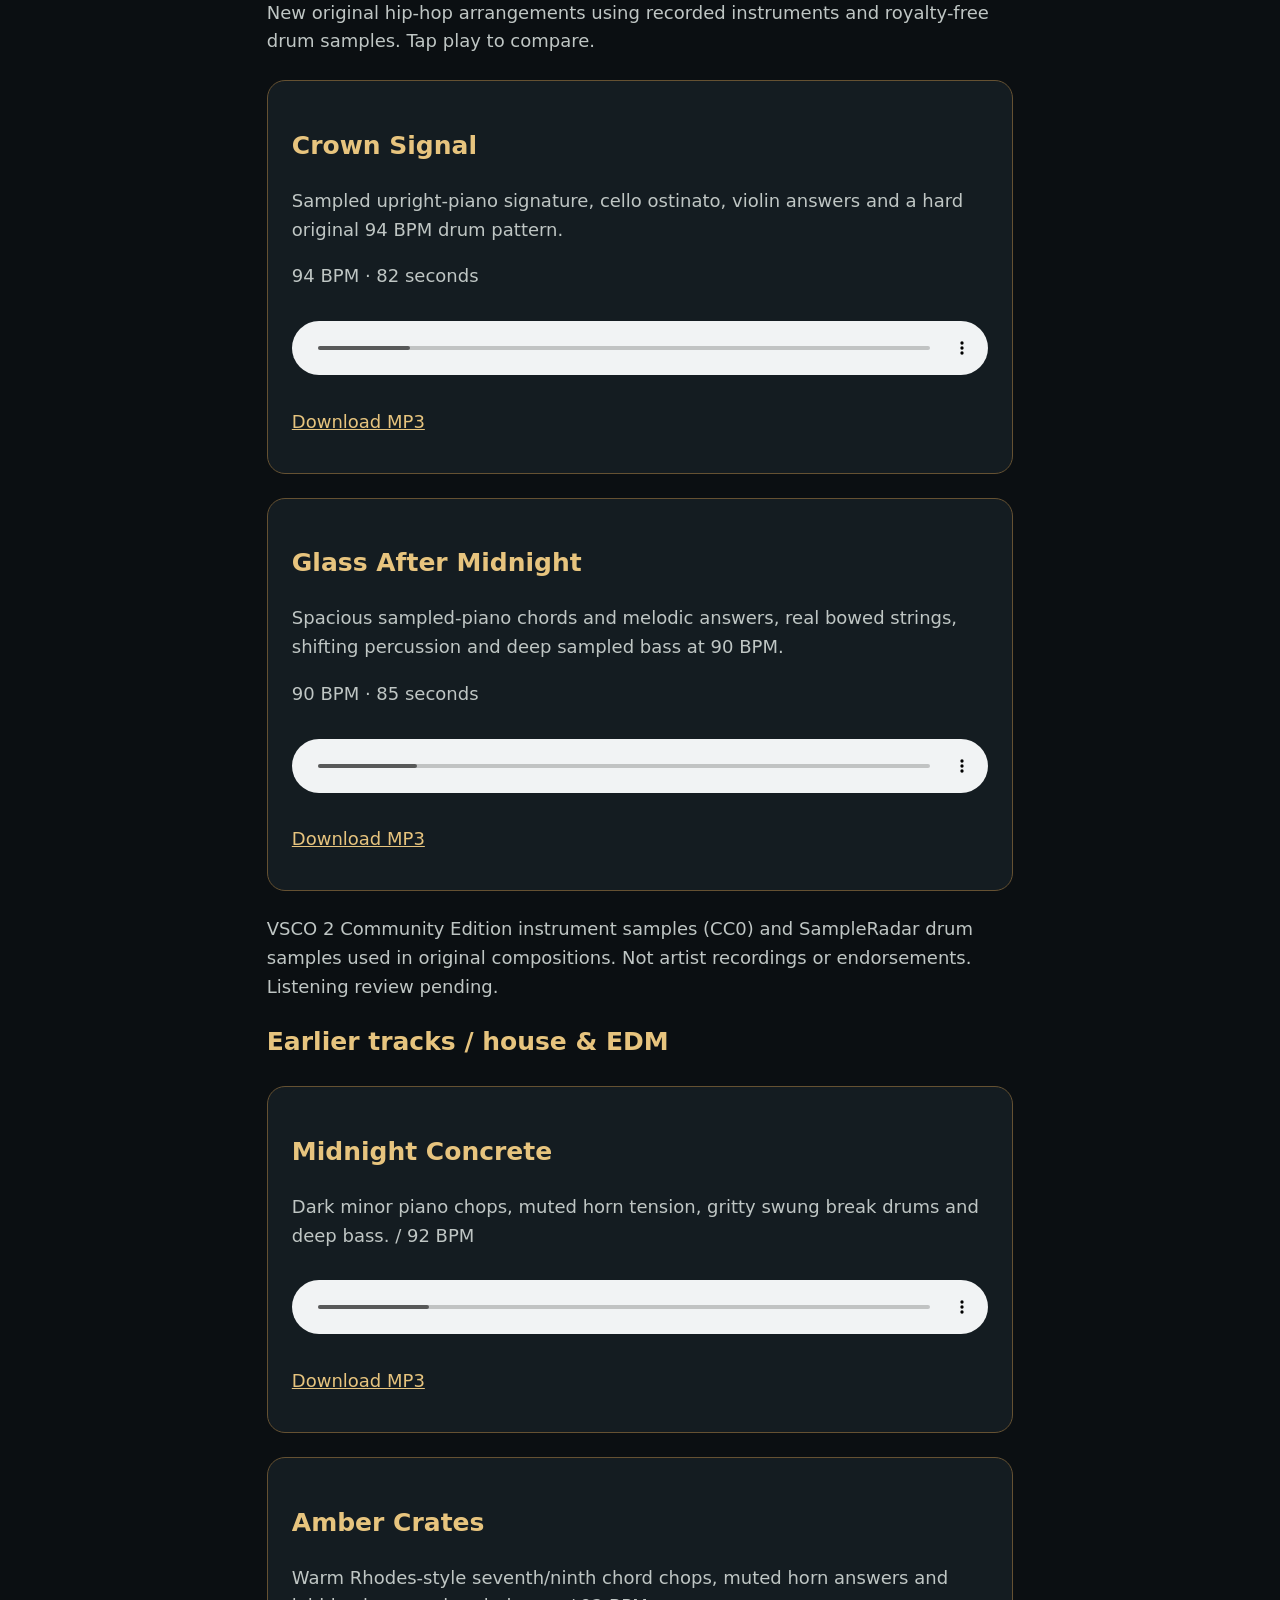
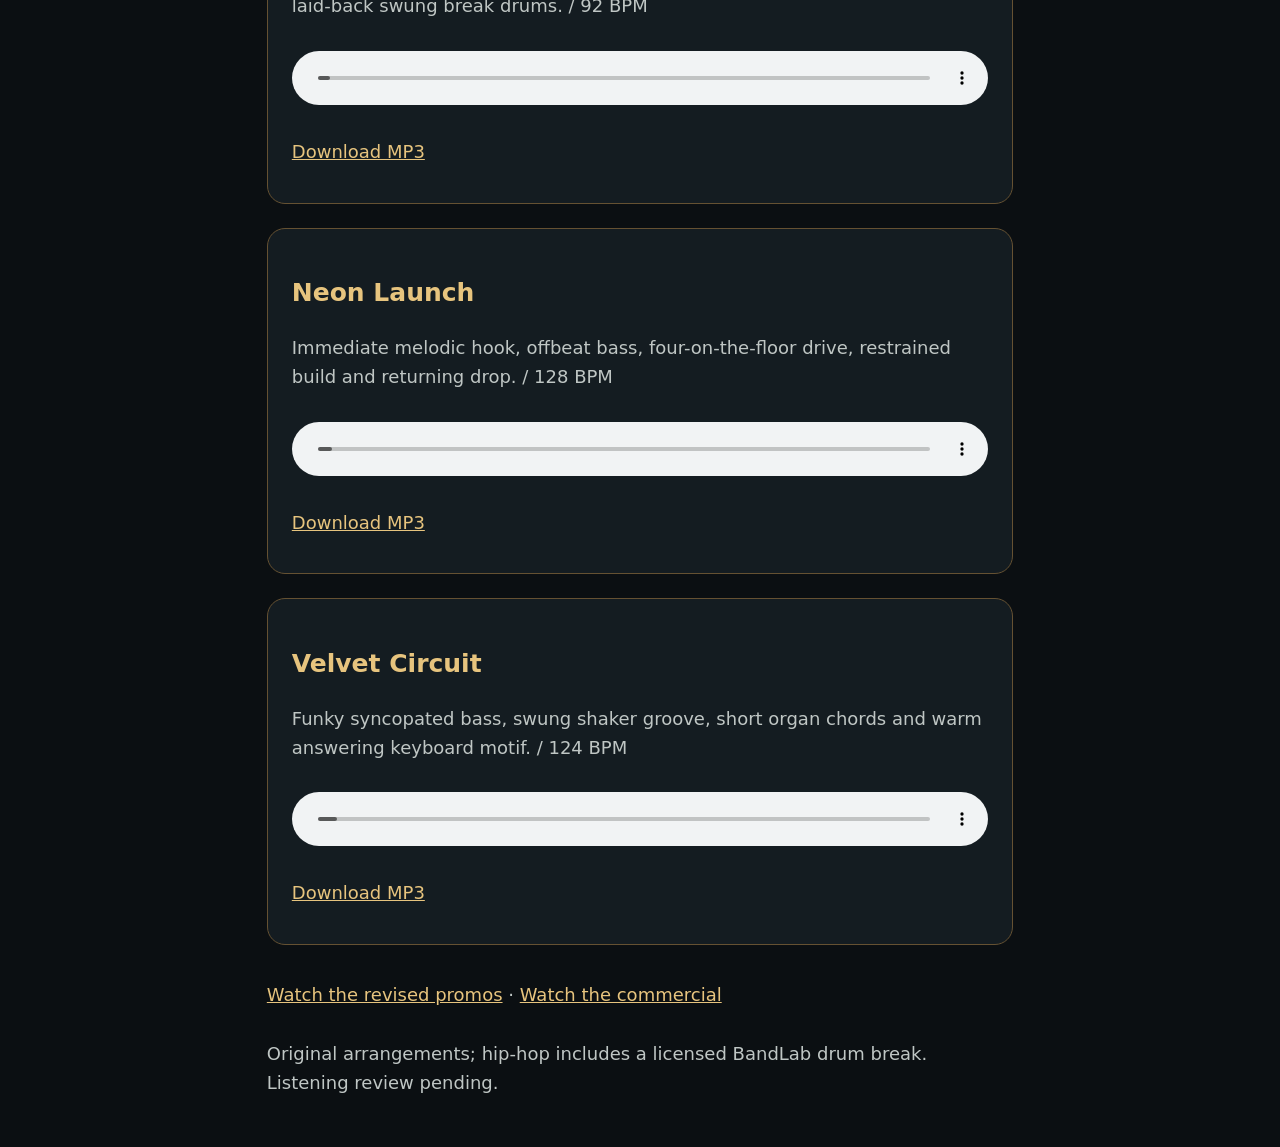
==== commit 9401d358: "Add hip-hop scratch and FX comparison edits" ====
--- a/beat-preview/index.html
+++ b/beat-preview/index.html
@@ -1 +1 @@
-<!doctype html><html lang="en"><meta charset="utf-8"><meta name="viewport" content="width=device-width,initial-scale=1"><meta name="robots" content="noindex"><title>Afterdark Beat Previews</title><style>*{box-sizing:border-box}body{margin:0;background:#0b0f12;color:#f2eadb;font:18px/1.6 system-ui}main{max-width:900px;margin:auto;padding:32px 6%}h1{font-size:clamp(38px,7vw,65px);line-height:1.1}small,h2,a{color:#e7c47e}article{background:#141c21;border:1px solid #655132;border-radius:18px;padding:24px;margin:24px 0}h2{font-size:25px}audio{width:100%;margin:12px 0}a{display:inline-block;padding:12px 0}p{color:#bfc6c4}</style><main><section id="dance-rebuild"><h1>Built for the drop.</h1><p>New EDM and house revisions with sampled drums and synths, longer builds and developed drops. Review before replacing the current promo soundtracks.</p><article><h2>Horizon Engine</h2><p>Layered sampled euphoric synth hook over recorded Jomox drums, driving sampled bass, eight-bar breakdown/build and a developed sixteen-bar drop.</p><p>128 BPM · 105 seconds</p><audio controls preload="metadata" src="horizon-engine.mp3"></audio><p>Hear the drop (60s into the full track):</p><audio controls preload="metadata" src="horizon-engine-drop-preview.mp3"></audio><a download href="horizon-engine.mp3">Download MP3</a></article><article><h2>Warehouse Bloom</h2><p>Recorded drum-machine groove, elastic sampled bass, syncopated chord stabs and a sparse sampled-pluck motif with a full club arrangement.</p><p>124 BPM · 108 seconds</p><audio controls preload="metadata" src="warehouse-bloom.mp3"></audio><p>Hear the drop (62s into the full track):</p><audio controls preload="metadata" src="warehouse-bloom-drop-preview.mp3"></audio><a download href="warehouse-bloom.mp3">Download MP3</a></article><p>Original arrangements incorporating royalty-free SampleRadar sounds. No artist endorsement. Listening review pending.</p></section><small>AFTERDARK / FOUR TRACK SESSIONS</small><section id="sampled-hiphop"><h1>Piano. Strings. Hard drums.</h1><p>New original hip-hop arrangements using recorded instruments and royalty-free drum samples. Tap play to compare.</p><article><h2>Crown Signal</h2><p>Sampled upright-piano signature, cello ostinato, violin answers and a hard original 94 BPM drum pattern.</p><p>94 BPM · 82 seconds</p><audio controls preload="metadata" src="crown-signal.mp3"></audio><a download href="crown-signal.mp3">Download MP3</a></article><article><h2>Glass After Midnight</h2><p>Spacious sampled-piano chords and melodic answers, real bowed strings, shifting percussion and deep sampled bass at 90 BPM.</p><p>90 BPM · 85 seconds</p><audio controls preload="metadata" src="glass-after-midnight.mp3"></audio><a download href="glass-after-midnight.mp3">Download MP3</a></article><p>VSCO 2 Community Edition instrument samples (CC0) and SampleRadar drum samples used in original compositions. Not artist recordings or endorsements. Listening review pending.</p></section><h2>Earlier tracks / house & EDM</h2><article><h2>Midnight Concrete</h2><p>Dark minor piano chops, muted horn tension, gritty swung break drums and deep bass. / 92 BPM</p><audio controls preload="metadata" src="midnight-concrete.mp3"></audio><a href="midnight-concrete.mp3" download>Download MP3</a></article><article><h2>Amber Crates</h2><p>Warm Rhodes-style seventh/ninth chord chops, muted horn answers and laid-back swung break drums. / 92 BPM</p><audio controls preload="metadata" src="amber-crates.mp3"></audio><a href="amber-crates.mp3" download>Download MP3</a></article><article><h2>Neon Launch</h2><p>Immediate melodic hook, offbeat bass, four-on-the-floor drive, restrained build and returning drop. / 128 BPM</p><audio controls preload="metadata" src="neon-launch-edm.mp3"></audio><a href="neon-launch-edm.mp3" download>Download MP3</a></article><article><h2>Velvet Circuit</h2><p>Funky syncopated bass, swung shaker groove, short organ chords and warm answering keyboard motif. / 124 BPM</p><audio controls preload="metadata" src="velvet-circuit-house.mp3"></audio><a href="velvet-circuit-house.mp3" download>Download MP3</a></article><p><a href="../promo-preview/">Watch the revised promos</a> · <a href="../commercial/">Watch the commercial</a></p><p>Original arrangements; hip-hop includes a licensed BandLab drum break. Listening review pending.</p></main><script>document.querySelectorAll("audio").forEach(a=>a.onplay=()=>document.querySelectorAll("audio").forEach(b=>{if(b!==a)b.pause()}))</script></html>+<!doctype html><html lang="en"><meta charset="utf-8"><meta name="viewport" content="width=device-width,initial-scale=1"><meta name="robots" content="noindex"><title>Afterdark Beat Previews</title><style>*{box-sizing:border-box}body{margin:0;background:#0b0f12;color:#f2eadb;font:18px/1.6 system-ui}main{max-width:900px;margin:auto;padding:32px 6%}h1{font-size:clamp(38px,7vw,65px);line-height:1.1}small,h2,a{color:#e7c47e}article{background:#141c21;border:1px solid #655132;border-radius:18px;padding:24px;margin:24px 0}h2{font-size:25px}audio{width:100%;margin:12px 0}a{display:inline-block;padding:12px 0}p{color:#bfc6c4}</style><main><section id="hiphop-dj-edits"><h1>Put a hand on the record.</h1><p>DJ edits of Crown Signal and Glass After Midnight: rhythmic scratching and selective effects, with the original beats preserved below.</p><article><h2>Crown Signal — DJ Edit</h2><p>Offline DJ edit: short forward/reverse scratch gestures, restrained tempo-locked echo throws and one vinyl stop. Original piano/string hooks remain central.</p><p>94 BPM · 82 seconds</p><audio controls preload="metadata" src="crown-signal-dj-edit.mp3"></audio><p>First scratch: about 20 seconds.</p><a download href="crown-signal-dj-edit.mp3">Download MP3</a></article><article><h2>Glass After Midnight — DJ Edit</h2><p>Offline DJ edit: short forward/reverse scratch gestures, restrained tempo-locked echo throws and one vinyl stop. Original piano/string hooks remain central.</p><p>90 BPM · 85 seconds</p><audio controls preload="metadata" src="glass-after-midnight-dj-edit.mp3"></audio><p>First scratch: about 21 seconds.</p><a download href="glass-after-midnight-dj-edit.mp3">Download MP3</a></article><p>Produced soundtrack edits with offline scratch and FX processing—not recordings of the app performing these techniques live.</p></section><section id="dance-rebuild"><h1>Built for the drop.</h1><p>New EDM and house revisions with sampled drums and synths, longer builds and developed drops. Review before replacing the current promo soundtracks.</p><article><h2>Horizon Engine</h2><p>Layered sampled euphoric synth hook over recorded Jomox drums, driving sampled bass, eight-bar breakdown/build and a developed sixteen-bar drop.</p><p>128 BPM · 105 seconds</p><audio controls preload="metadata" src="horizon-engine.mp3"></audio><p>Hear the drop (60s into the full track):</p><audio controls preload="metadata" src="horizon-engine-drop-preview.mp3"></audio><a download href="horizon-engine.mp3">Download MP3</a></article><article><h2>Warehouse Bloom</h2><p>Recorded drum-machine groove, elastic sampled bass, syncopated chord stabs and a sparse sampled-pluck motif with a full club arrangement.</p><p>124 BPM · 108 seconds</p><audio controls preload="metadata" src="warehouse-bloom.mp3"></audio><p>Hear the drop (62s into the full track):</p><audio controls preload="metadata" src="warehouse-bloom-drop-preview.mp3"></audio><a download href="warehouse-bloom.mp3">Download MP3</a></article><p>Original arrangements incorporating royalty-free SampleRadar sounds. No artist endorsement. Listening review pending.</p></section><small>AFTERDARK / FOUR TRACK SESSIONS</small><section id="sampled-hiphop"><h1>Piano. Strings. Hard drums.</h1><p>New original hip-hop arrangements using recorded instruments and royalty-free drum samples. Tap play to compare.</p><article><h2>Crown Signal</h2><p>Sampled upright-piano signature, cello ostinato, violin answers and a hard original 94 BPM drum pattern.</p><p>94 BPM · 82 seconds</p><audio controls preload="metadata" src="crown-signal.mp3"></audio><a download href="crown-signal.mp3">Download MP3</a></article><article><h2>Glass After Midnight</h2><p>Spacious sampled-piano chords and melodic answers, real bowed strings, shifting percussion and deep sampled bass at 90 BPM.</p><p>90 BPM · 85 seconds</p><audio controls preload="metadata" src="glass-after-midnight.mp3"></audio><a download href="glass-after-midnight.mp3">Download MP3</a></article><p>VSCO 2 Community Edition instrument samples (CC0) and SampleRadar drum samples used in original compositions. Not artist recordings or endorsements. Listening review pending.</p></section><h2>Earlier tracks / house & EDM</h2><article><h2>Midnight Concrete</h2><p>Dark minor piano chops, muted horn tension, gritty swung break drums and deep bass. / 92 BPM</p><audio controls preload="metadata" src="midnight-concrete.mp3"></audio><a href="midnight-concrete.mp3" download>Download MP3</a></article><article><h2>Amber Crates</h2><p>Warm Rhodes-style seventh/ninth chord chops, muted horn answers and laid-back swung break drums. / 92 BPM</p><audio controls preload="metadata" src="amber-crates.mp3"></audio><a href="amber-crates.mp3" download>Download MP3</a></article><article><h2>Neon Launch</h2><p>Immediate melodic hook, offbeat bass, four-on-the-floor drive, restrained build and returning drop. / 128 BPM</p><audio controls preload="metadata" src="neon-launch-edm.mp3"></audio><a href="neon-launch-edm.mp3" download>Download MP3</a></article><article><h2>Velvet Circuit</h2><p>Funky syncopated bass, swung shaker groove, short organ chords and warm answering keyboard motif. / 124 BPM</p><audio controls preload="metadata" src="velvet-circuit-house.mp3"></audio><a href="velvet-circuit-house.mp3" download>Download MP3</a></article><p><a href="../promo-preview/">Watch the revised promos</a> · <a href="../commercial/">Watch the commercial</a></p><p>Original arrangements; hip-hop includes a licensed BandLab drum break. Listening review pending.</p></main><script>document.querySelectorAll("audio").forEach(a=>a.onplay=()=>document.querySelectorAll("audio").forEach(b=>{if(b!==a)b.pause()}))</script></html>
